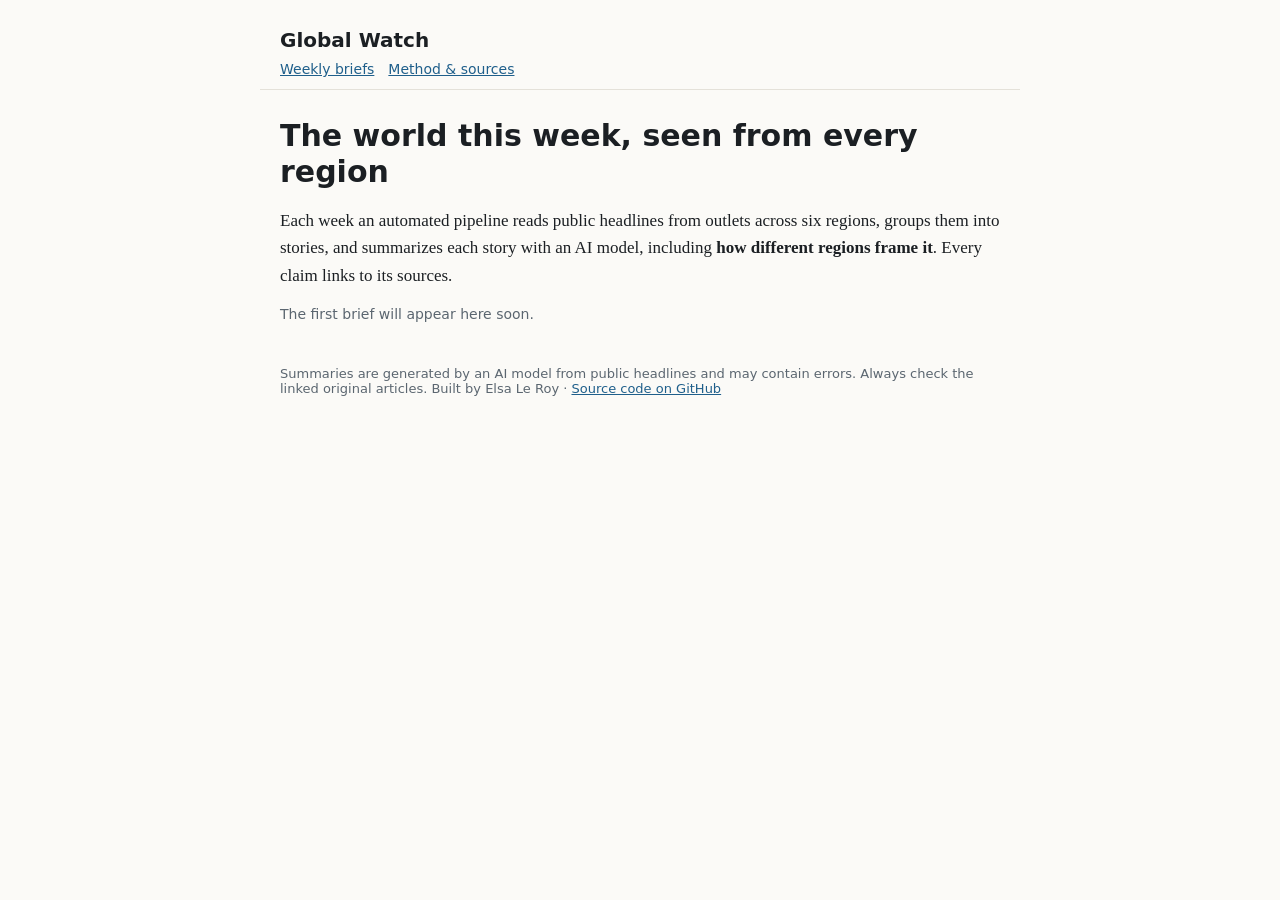
==== docs/index.html @ ee170aa2 "Fix Folder structure" ====
<!doctype html>
<html lang="en">
<head>
  <meta charset="utf-8">
  <meta name="viewport" content="width=device-width, initial-scale=1">
  <title>Global Watch</title>
  <meta name="description" content="A weekly, AI-assisted brief on world affairs that shows how different regions frame the same story.">
  <link rel="stylesheet" href="./style.css">
</head>
<body>
<header>
  <a class="brand" href="./index.html">Global Watch</a>
  <nav><a href="./index.html">Weekly briefs</a><a href="./methodology.html">Method &amp; sources</a></nav>
</header>
<main>

<h1>The world this week, seen from every region</h1>
<p>Each week an automated pipeline reads public headlines from outlets across six regions, groups them into stories,
and summarizes each story with an AI model, including <strong>how different regions frame it</strong>. Every claim links to its sources.</p>

  <p class="meta">The first brief will appear here soon.</p>


</main>
<footer>
  Summaries are generated by an AI model from public headlines and may contain errors. Always check the linked original articles.
  Built by Elsa Le Roy · <a href="https://github.com/lasasllwe/global-watch">Source code on GitHub</a>
</footer>
</body>
</html>
---- docs/style.css ----
:root { --fg:#1b1f23; --muted:#5b6670; --bg:#fbfaf7; --card:#fff; --line:#e4e1d9; --accent:#1f5f8b; }
* { box-sizing: border-box; }
body { margin:0; font:17px/1.6 Georgia, "Times New Roman", serif; color:var(--fg); background:var(--bg); }
header, main, footer { max-width: 760px; margin: 0 auto; padding: 0 20px; }
header { padding-top: 28px; padding-bottom: 12px; border-bottom: 1px solid var(--line); }
header a.brand { font: 700 20px system-ui, sans-serif; color: var(--fg); text-decoration: none; }
nav { font: 14px system-ui, sans-serif; margin-top: 6px; }
nav a { color: var(--accent); margin-right: 14px; }
h1 { font: 700 30px/1.2 system-ui, sans-serif; margin: 28px 0 8px; }
h2 { font: 700 22px/1.3 system-ui, sans-serif; margin: 0 0 6px; }
h3 { font: 600 13px system-ui, sans-serif; text-transform: uppercase; letter-spacing: .05em; color: var(--muted); margin: 18px 0 6px; }
.meta, .small { font: 14px system-ui, sans-serif; color: var(--muted); }
.story { background: var(--card); border: 1px solid var(--line); border-radius: 10px; padding: 20px 22px; margin: 20px 0; }
.tag { display: inline-block; font: 12px system-ui, sans-serif; padding: 2px 8px; margin: 0 4px 4px 0; border-radius: 99px; background: #eef3f7; color: #2b4a61; }
.tag.low { background: #fdf0e6; color: #8a4b12; }
ul { padding-left: 20px; } li { margin: 6px 0; }
a { color: var(--accent); }
table { border-collapse: collapse; width: 100%; font: 14px system-ui, sans-serif; }
th, td { text-align: left; padding: 6px 8px; border-bottom: 1px solid var(--line); vertical-align: top; }
footer { padding: 30px 20px 50px; font: 13px system-ui, sans-serif; color: var(--muted); }
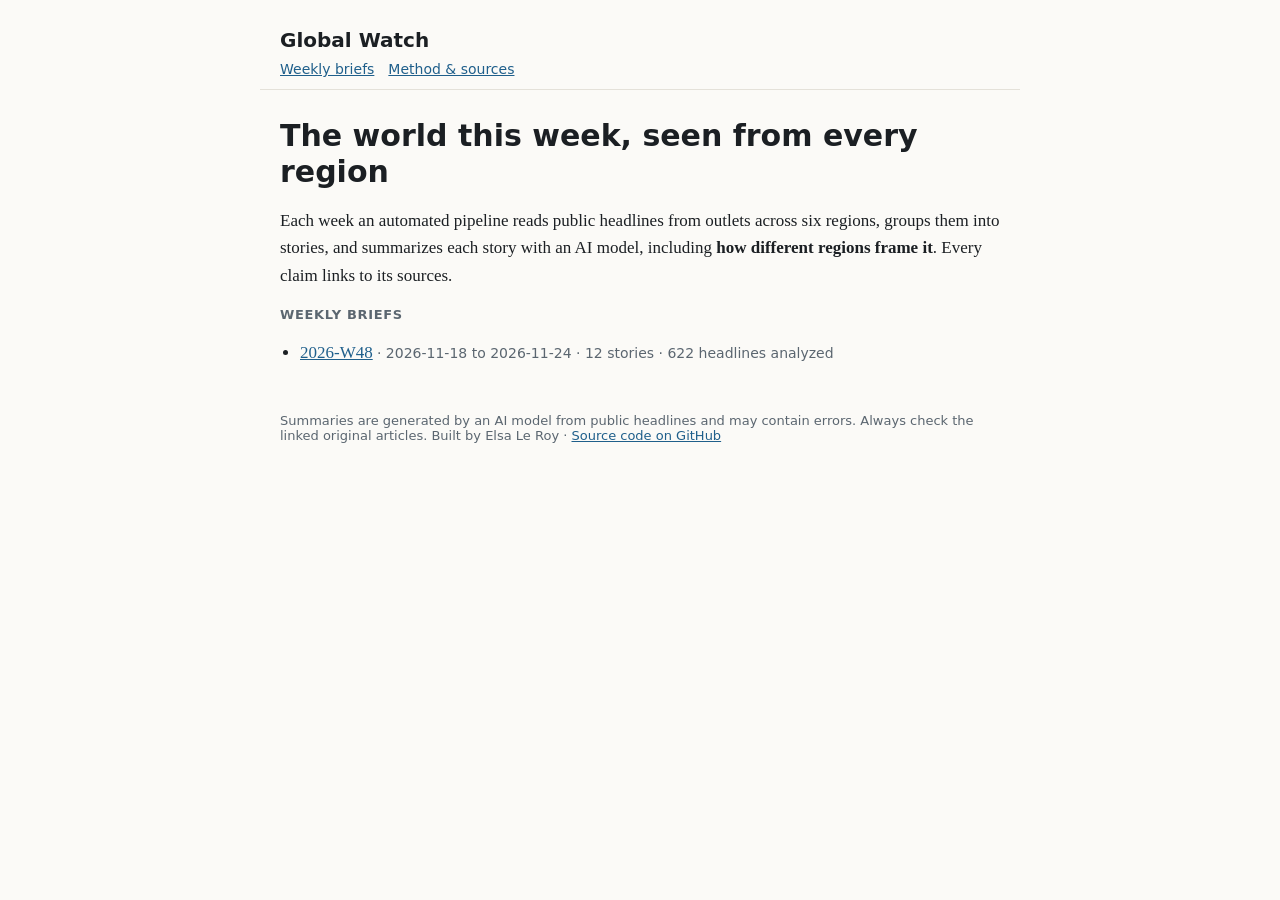
==== commit 8dc5ca41: "brief: weekly brief" ====
--- a/docs/index.html
+++ b/docs/index.html
@@ -18,7 +18,13 @@
 <p>Each week an automated pipeline reads public headlines from outlets across six regions, groups them into stories,
 and summarizes each story with an AI model, including <strong>how different regions frame it</strong>. Every claim links to its sources.</p>
 
-  <p class="meta">The first brief will appear here soon.</p>
+  <h3>Weekly briefs</h3>
+  <ul>
+  
+    <li><a href="./briefs/2026-W48.html">2026-W48</a>
+      <span class="small">· 2026-11-18 to 2026-11-24 · 12 stories · 622 headlines analyzed</span></li>
+  
+  </ul>
 
 
 </main>
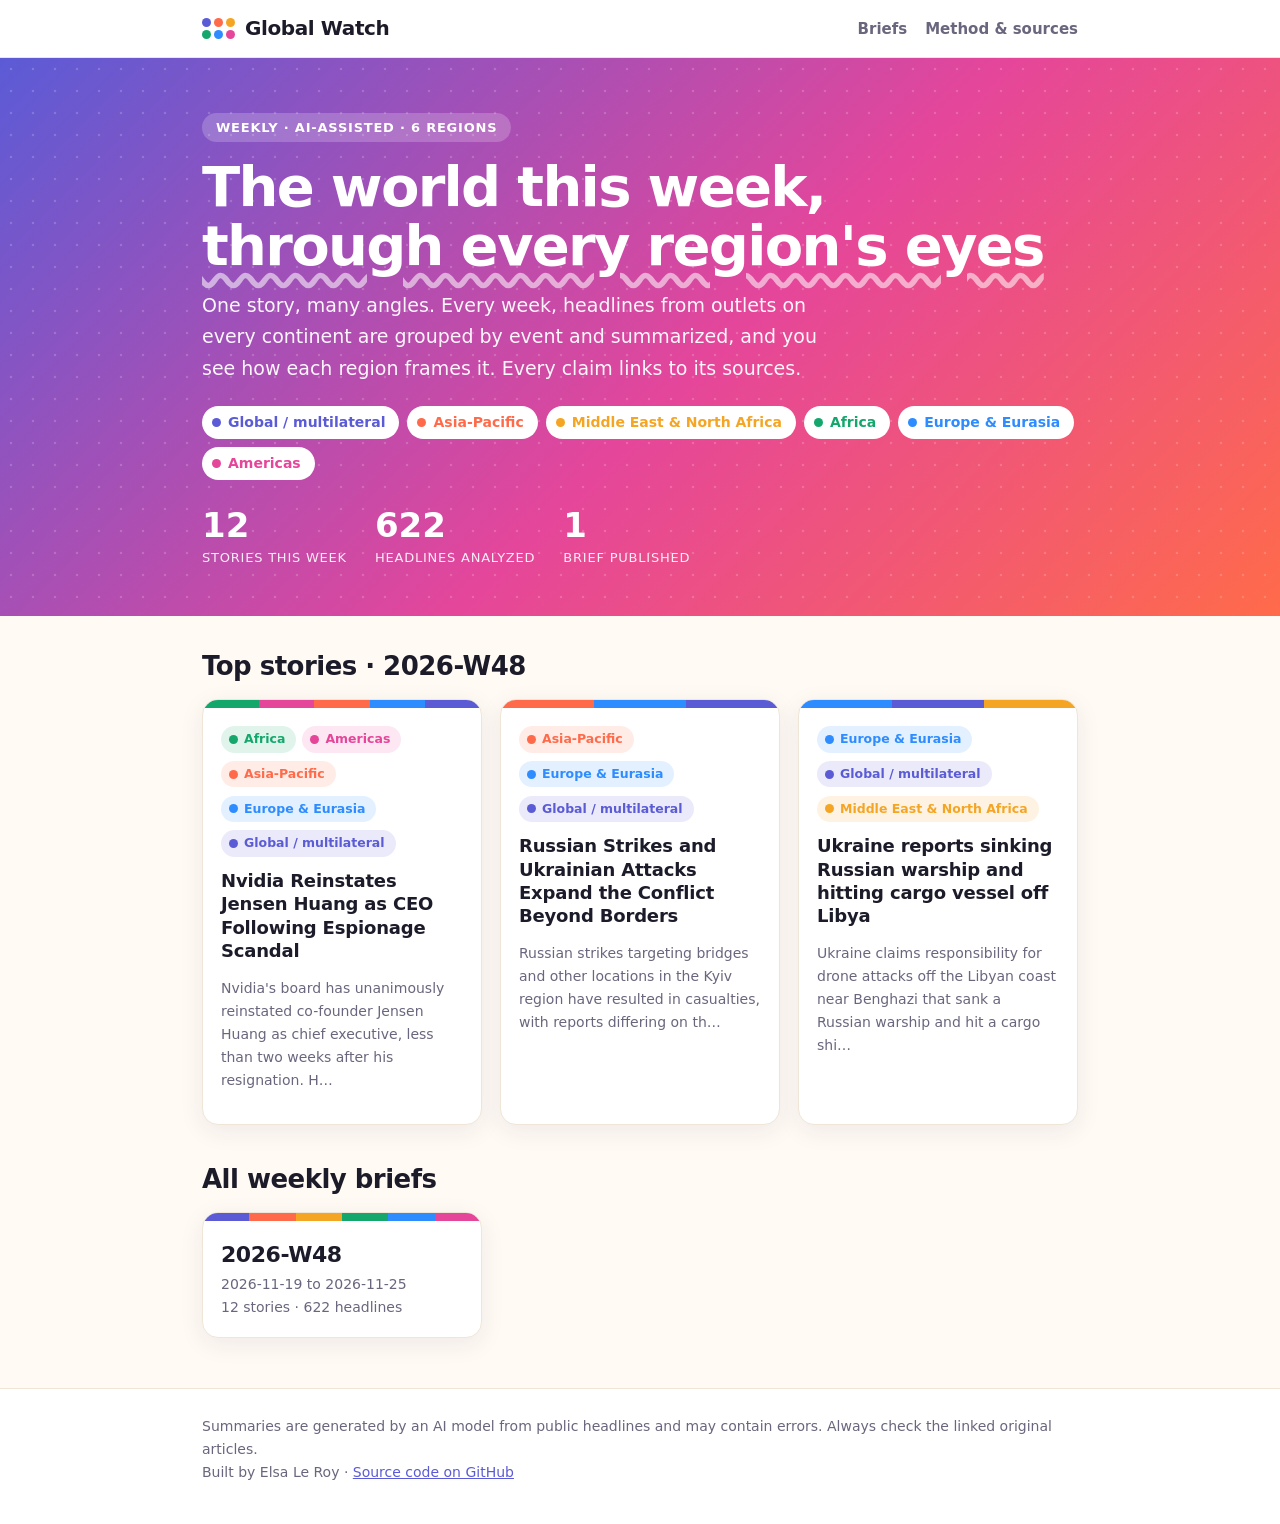
==== commit 0a12e16a: "brief: weekly brief" ====
--- a/docs/index.html
+++ b/docs/index.html
@@ -8,29 +8,78 @@
   <link rel="stylesheet" href="./style.css">
 </head>
 <body>
-<header>
-  <a class="brand" href="./index.html">Global Watch</a>
-  <nav><a href="./index.html">Weekly briefs</a><a href="./methodology.html">Method &amp; sources</a></nav>
-</header>
-<main>
+<div class="topbar"><div class="wrap">
+  <a class="brand" href="./index.html"><span class="dots"><i></i><i></i><i></i><i></i><i></i><i></i></span>Global Watch</a>
+  <nav><a href="./index.html">Briefs</a><a href="./methodology.html">Method &amp; sources</a></nav>
+</div></div>
 
-<h1>The world this week, seen from every region</h1>
-<p>Each week an automated pipeline reads public headlines from outlets across six regions, groups them into stories,
-and summarizes each story with an AI model, including <strong>how different regions frame it</strong>. Every claim links to its sources.</p>
+<section class="hero"><div class="wrap">
+  <p class="eyebrow">Weekly · AI-assisted · 6 regions</p>
+  <h1>The world this week, <span>through every region's eyes</span></h1>
+  <p class="lead">One story, many angles. Every week, headlines from outlets on every continent are grouped by event and summarized, and you see how each region frames it. Every claim links to its sources.</p>
+  <div class="chips"><span class="chip r-global">Global / multilateral</span><span class="chip r-asia_pacific">Asia-Pacific</span><span class="chip r-mena">Middle East &amp; North Africa</span><span class="chip r-africa">Africa</span><span class="chip r-europe_eurasia">Europe &amp; Eurasia</span><span class="chip r-americas">Americas</span></div>
+  
+  <div class="stats">
+    <div class="stat"><b>12</b><span>stories this week</span></div>
+    <div class="stat"><b>622</b><span>headlines analyzed</span></div>
+    <div class="stat"><b>1</b><span>brief published</span></div>
+  </div>
+  
+</div></section>
 
-  <h3>Weekly briefs</h3>
-  <ul>
+<main class="wrap">
+
+
+  <h2 class="section-title">Top stories · 2026-W48</h2>
+  <div class="grid">
   
-    <li><a href="./briefs/2026-W48.html">2026-W48</a>
-      <span class="small">· 2026-11-18 to 2026-11-24 · 12 stories · 622 headlines analyzed</span></li>
+    <a class="teaser" href="./briefs/2026-W48.html#story-1">
+      <div class="stripe"><i class="r-africa"></i><i class="r-americas"></i><i class="r-asia_pacific"></i><i class="r-europe_eurasia"></i><i class="r-global"></i></div>
+      <div class="body">
+        <div><span class="tag r-africa">Africa</span><span class="tag r-americas">Americas</span><span class="tag r-asia_pacific">Asia-Pacific</span><span class="tag r-europe_eurasia">Europe &amp; Eurasia</span><span class="tag r-global">Global / multilateral</span></div>
+        <h3>Nvidia Reinstates Jensen Huang as CEO Following Espionage Scandal</h3>
+        <p class="small">Nvidia&#39;s board has unanimously reinstated co-founder Jensen Huang as chief executive, less than two weeks after his resignation. H…</p>
+      </div>
+    </a>
   
-  </ul>
+    <a class="teaser" href="./briefs/2026-W48.html#story-2">
+      <div class="stripe"><i class="r-asia_pacific"></i><i class="r-europe_eurasia"></i><i class="r-global"></i></div>
+      <div class="body">
+        <div><span class="tag r-asia_pacific">Asia-Pacific</span><span class="tag r-europe_eurasia">Europe &amp; Eurasia</span><span class="tag r-global">Global / multilateral</span></div>
+        <h3>Russian Strikes and Ukrainian Attacks Expand the Conflict Beyond Borders</h3>
+        <p class="small">Russian strikes targeting bridges and other locations in the Kyiv region have resulted in casualties, with reports differing on th…</p>
+      </div>
+    </a>
+  
+    <a class="teaser" href="./briefs/2026-W48.html#story-3">
+      <div class="stripe"><i class="r-europe_eurasia"></i><i class="r-global"></i><i class="r-mena"></i></div>
+      <div class="body">
+        <div><span class="tag r-europe_eurasia">Europe &amp; Eurasia</span><span class="tag r-global">Global / multilateral</span><span class="tag r-mena">Middle East &amp; North Africa</span></div>
+        <h3>Ukraine reports sinking Russian warship and hitting cargo vessel off Libya</h3>
+        <p class="small">Ukraine claims responsibility for drone attacks off the Libyan coast near Benghazi that sank a Russian warship and hit a cargo shi…</p>
+      </div>
+    </a>
+  
+  </div>
+
+  <h2 class="section-title" style="margin-top:38px">All weekly briefs</h2>
+  <div class="grid">
+  
+    <a class="week" href="./briefs/2026-W48.html">
+      <div class="stripe"><i class="r-global"></i><i class="r-asia_pacific"></i><i class="r-mena"></i><i class="r-africa"></i><i class="r-europe_eurasia"></i><i class="r-americas"></i></div>
+      <div class="body">
+        <div class="wk">2026-W48</div>
+        <div class="small">2026-11-19 to 2026-11-25<br>12 stories · 622 headlines</div>
+      </div>
+    </a>
+  
+  </div>
 
 
 </main>
-<footer>
-  Summaries are generated by an AI model from public headlines and may contain errors. Always check the linked original articles.
+<footer><div class="wrap">
+  Summaries are generated by an AI model from public headlines and may contain errors. Always check the linked original articles.<br>
   Built by Elsa Le Roy · <a href="https://github.com/lasasllwe/global-watch">Source code on GitHub</a>
-</footer>
+</div></footer>
 </body>
 </html>
--- a/docs/style.css
+++ b/docs/style.css
@@ -1,20 +1,90 @@
-:root { --fg:#1b1f23; --muted:#5b6670; --bg:#fbfaf7; --card:#fff; --line:#e4e1d9; --accent:#1f5f8b; }
+:root {
+  --bg: #fffaf3; --card: #ffffff; --fg: #1c1b29; --muted: #6a667d; --line: #efe6d8;
+  --accent: #5b5bd6; --shadow: 0 6px 24px rgba(60, 40, 120, .08);
+  --c-global: #5b5bd6; --c-asia_pacific: #ff6b4a; --c-mena: #f5a524;
+  --c-africa: #14a76c; --c-europe_eurasia: #2d8cff; --c-americas: #e5469a;
+  --hero: linear-gradient(135deg, #5b5bd6 0%, #e5469a 55%, #ff6b4a 100%);
+}
+@media (prefers-color-scheme: dark) {
+  :root { --bg: #14121f; --card: #1f1c30; --fg: #f4f1ff; --muted: #a8a3c2; --line: #2e2a45; --accent: #9d9dff; --shadow: none; }
+}
 * { box-sizing: border-box; }
-body { margin:0; font:17px/1.6 Georgia, "Times New Roman", serif; color:var(--fg); background:var(--bg); }
-header, main, footer { max-width: 760px; margin: 0 auto; padding: 0 20px; }
-header { padding-top: 28px; padding-bottom: 12px; border-bottom: 1px solid var(--line); }
-header a.brand { font: 700 20px system-ui, sans-serif; color: var(--fg); text-decoration: none; }
-nav { font: 14px system-ui, sans-serif; margin-top: 6px; }
-nav a { color: var(--accent); margin-right: 14px; }
-h1 { font: 700 30px/1.2 system-ui, sans-serif; margin: 28px 0 8px; }
-h2 { font: 700 22px/1.3 system-ui, sans-serif; margin: 0 0 6px; }
-h3 { font: 600 13px system-ui, sans-serif; text-transform: uppercase; letter-spacing: .05em; color: var(--muted); margin: 18px 0 6px; }
-.meta, .small { font: 14px system-ui, sans-serif; color: var(--muted); }
-.story { background: var(--card); border: 1px solid var(--line); border-radius: 10px; padding: 20px 22px; margin: 20px 0; }
-.tag { display: inline-block; font: 12px system-ui, sans-serif; padding: 2px 8px; margin: 0 4px 4px 0; border-radius: 99px; background: #eef3f7; color: #2b4a61; }
-.tag.low { background: #fdf0e6; color: #8a4b12; }
-ul { padding-left: 20px; } li { margin: 6px 0; }
+html { scroll-behavior: smooth; }
+body { margin: 0; background: var(--bg); color: var(--fg); font: 17px/1.65 "Avenir Next", "Segoe UI", Inter, system-ui, -apple-system, sans-serif; }
 a { color: var(--accent); }
-table { border-collapse: collapse; width: 100%; font: 14px system-ui, sans-serif; }
-th, td { text-align: left; padding: 6px 8px; border-bottom: 1px solid var(--line); vertical-align: top; }
-footer { padding: 30px 20px 50px; font: 13px system-ui, sans-serif; color: var(--muted); }
+.wrap { max-width: 920px; margin: 0 auto; padding: 0 22px; }
+
+/* header */
+.topbar { background: var(--card); border-bottom: 1px solid var(--line); position: sticky; top: 0; z-index: 5; }
+.topbar .wrap { display: flex; align-items: center; justify-content: space-between; padding-top: 12px; padding-bottom: 12px; }
+.brand { white-space: nowrap; display: flex; align-items: center; gap: 10px; font-weight: 800; font-size: 20px; letter-spacing: -.02em; color: var(--fg); text-decoration: none; }
+.dots { display: inline-grid; grid-template-columns: repeat(3, 9px); gap: 3px; }
+.dots i { width: 9px; height: 9px; border-radius: 50%; }
+.dots i:nth-child(1) { background: var(--c-global); } .dots i:nth-child(2) { background: var(--c-asia_pacific); } .dots i:nth-child(3) { background: var(--c-mena); }
+.dots i:nth-child(4) { background: var(--c-africa); } .dots i:nth-child(5) { background: var(--c-europe_eurasia); } .dots i:nth-child(6) { background: var(--c-americas); }
+nav a { white-space: nowrap; margin-left: 18px; font-weight: 600; font-size: 15px; text-decoration: none; color: var(--muted); }
+nav a:hover { color: var(--accent); }
+
+/* hero */
+.hero { background: var(--hero); color: #fff; position: relative; overflow: hidden; }
+.hero::before { content: ""; position: absolute; inset: 0; opacity: .18; background-image: radial-gradient(#fff 1.4px, transparent 1.6px); background-size: 22px 22px; }
+.hero .wrap { position: relative; padding-top: 54px; padding-bottom: 46px; }
+.hero.compact .wrap { padding-top: 34px; padding-bottom: 30px; }
+.eyebrow { display: inline-block; background: rgba(255,255,255,.2); border-radius: 99px; padding: 4px 14px; font-size: 13px; font-weight: 700; letter-spacing: .06em; text-transform: uppercase; margin: 0 0 16px; }
+.hero h1 { font-size: clamp(34px, 6vw, 56px); line-height: 1.05; font-weight: 800; letter-spacing: -.03em; margin: 0 0 14px; }
+.hero h1 span { text-decoration: underline wavy rgba(255,255,255,.55); text-underline-offset: 8px; }
+.hero.compact h1 { font-size: clamp(28px, 5vw, 40px); }
+.lead { font-size: 19px; max-width: 640px; margin: 0 0 22px; opacity: .95; }
+.chips { display: flex; flex-wrap: wrap; gap: 8px; }
+.chip { background: #fff; color: var(--c); border-radius: 99px; padding: 5px 14px 5px 10px; font-size: 14px; font-weight: 700; display: inline-flex; align-items: center; gap: 7px; }
+.chip::before, .tag::before { content: ""; width: 9px; height: 9px; border-radius: 50%; background: var(--c); }
+.stats { display: flex; flex-wrap: wrap; gap: 28px; margin-top: 28px; }
+.stat b { display: block; font-size: 34px; font-weight: 800; line-height: 1; }
+.stat span { font-size: 13px; text-transform: uppercase; letter-spacing: .06em; opacity: .9; }
+.meta { font-size: 15px; opacity: .92; margin: 0; }
+
+/* region colors */
+.r-global { --c: var(--c-global); } .r-asia_pacific { --c: var(--c-asia_pacific); } .r-mena { --c: var(--c-mena); }
+.r-africa { --c: var(--c-africa); } .r-europe_eurasia { --c: var(--c-europe_eurasia); } .r-americas { --c: var(--c-americas); }
+
+main.wrap { padding-top: 34px; padding-bottom: 20px; }
+h2 { font-size: 24px; line-height: 1.25; font-weight: 800; letter-spacing: -.02em; margin: 0 0 10px; }
+h3 { font-size: 12px; font-weight: 800; text-transform: uppercase; letter-spacing: .09em; color: var(--muted); margin: 22px 0 8px; }
+.section-title { font-size: 26px; font-weight: 800; letter-spacing: -.02em; margin: 0 0 16px; }
+.small { font-size: 14px; color: var(--muted); }
+
+/* cards */
+.grid { display: grid; gap: 18px; grid-template-columns: repeat(auto-fill, minmax(260px, 1fr)); }
+.teaser, .week { display: block; background: var(--card); border-radius: 16px; box-shadow: var(--shadow); border: 1px solid var(--line); overflow: hidden; text-decoration: none; color: var(--fg); transition: transform .15s ease, box-shadow .15s ease; }
+.teaser:hover, .week:hover { transform: translateY(-3px); box-shadow: 0 12px 30px rgba(60, 40, 120, .16); }
+.teaser .body, .week .body { padding: 16px 18px 18px; }
+.teaser h3 { font-size: 18px; letter-spacing: -.01em; text-transform: none; color: var(--fg); margin: 6px 0 6px; line-height: 1.3; }
+.week .wk { font-size: 22px; font-weight: 800; letter-spacing: -.02em; }
+.stripe { display: flex; height: 8px; }
+.stripe i { flex: 1; background: var(--c); }
+
+.story { background: var(--card); border: 1px solid var(--line); border-radius: 18px; box-shadow: var(--shadow); margin: 26px 0; overflow: hidden; }
+.story .stripe { height: 10px; }
+.story .inner { padding: 22px 26px 24px; }
+.tag { display: inline-flex; align-items: center; gap: 6px; font-size: 12.5px; font-weight: 700; padding: 3px 11px 3px 8px; margin: 0 6px 6px 0; border-radius: 99px; color: var(--c); background: color-mix(in srgb, var(--c) 13%, transparent); }
+.tag.low { --c: #d9730d; }
+.tag.low::before { content: "!"; width: auto; height: auto; background: none; font-weight: 800; }
+.summary { font-size: 18px; }
+
+ul { padding-left: 20px; } li { margin: 8px 0; }
+.frames { list-style: none; padding: 0; display: grid; gap: 10px; }
+.frame { border-left: 5px solid var(--c); background: color-mix(in srgb, var(--c) 9%, transparent); border-radius: 0 12px 12px 0; padding: 10px 14px; margin: 0; }
+.frame strong { color: var(--c); }
+.src a { font-weight: 600; }
+.allsrc a { white-space: normal; }
+
+table { border-collapse: collapse; width: 100%; font-size: 15px; background: var(--card); border-radius: 12px; overflow: hidden; }
+th { text-align: left; background: color-mix(in srgb, var(--accent) 10%, transparent); font-size: 12px; text-transform: uppercase; letter-spacing: .07em; }
+th, td { padding: 9px 12px; border-bottom: 1px solid var(--line); vertical-align: top; }
+.steps { counter-reset: s; list-style: none; padding: 0; display: grid; gap: 12px; }
+.steps li { counter-increment: s; background: var(--card); border: 1px solid var(--line); border-radius: 14px; padding: 14px 16px 14px 56px; position: relative; margin: 0; }
+.steps li::before { content: counter(s); position: absolute; left: 14px; top: 12px; width: 30px; height: 30px; border-radius: 50%; background: var(--hero); color: #fff; font-weight: 800; display: grid; place-items: center; }
+
+footer { margin-top: 30px; background: var(--card); border-top: 1px solid var(--line); }
+footer .wrap { padding-top: 26px; padding-bottom: 40px; font-size: 14px; color: var(--muted); }
+@media (max-width: 560px) { .story .inner { padding: 18px; } nav a { margin-left: 10px; font-size: 13px; } .brand { font-size: 17px; } .hero .wrap { padding-top: 38px; } }
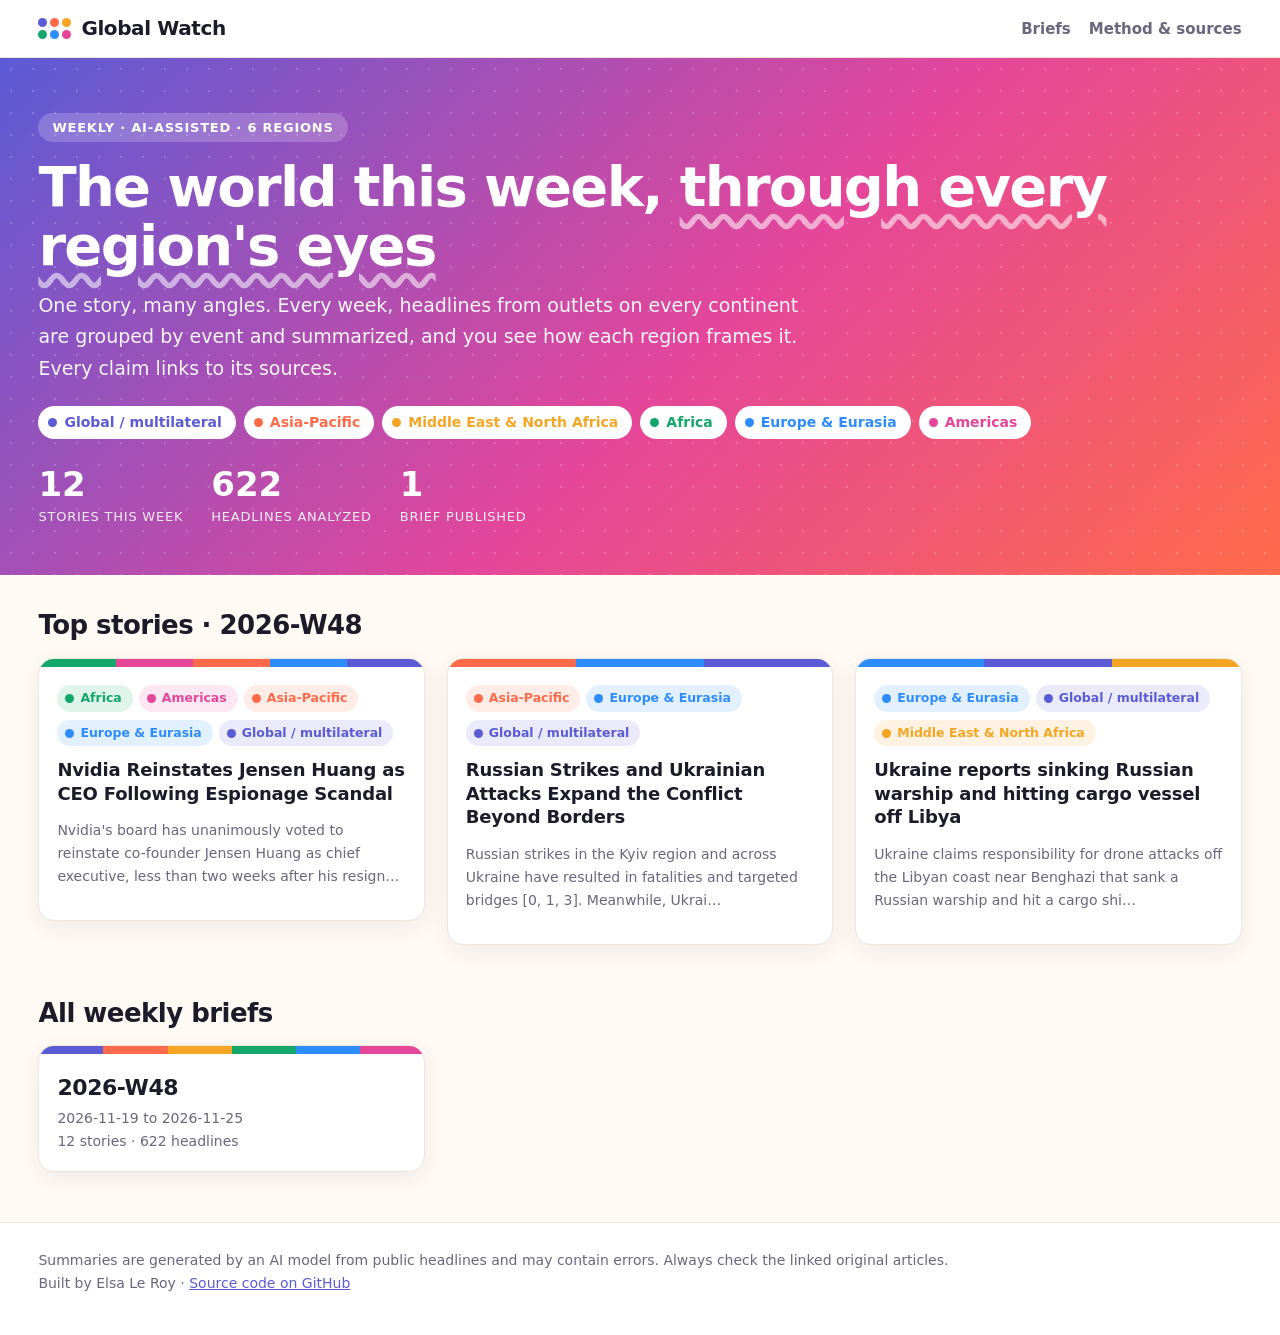
==== commit 5a62001d: "brief: weekly brief" ====
--- a/docs/index.html
+++ b/docs/index.html
@@ -38,7 +38,7 @@
       <div class="body">
         <div><span class="tag r-africa">Africa</span><span class="tag r-americas">Americas</span><span class="tag r-asia_pacific">Asia-Pacific</span><span class="tag r-europe_eurasia">Europe &amp; Eurasia</span><span class="tag r-global">Global / multilateral</span></div>
         <h3>Nvidia Reinstates Jensen Huang as CEO Following Espionage Scandal</h3>
-        <p class="small">Nvidia&#39;s board has unanimously reinstated co-founder Jensen Huang as chief executive, less than two weeks after his resignation. H…</p>
+        <p class="small">Nvidia&#39;s board has unanimously voted to reinstate co-founder Jensen Huang as chief executive, less than two weeks after his resign…</p>
       </div>
     </a>
   
@@ -47,7 +47,7 @@
       <div class="body">
         <div><span class="tag r-asia_pacific">Asia-Pacific</span><span class="tag r-europe_eurasia">Europe &amp; Eurasia</span><span class="tag r-global">Global / multilateral</span></div>
         <h3>Russian Strikes and Ukrainian Attacks Expand the Conflict Beyond Borders</h3>
-        <p class="small">Russian strikes targeting bridges and other locations in the Kyiv region have resulted in casualties, with reports differing on th…</p>
+        <p class="small">Russian strikes in the Kyiv region and across Ukraine have resulted in fatalities and targeted bridges [0, 1, 3]. Meanwhile, Ukrai…</p>
       </div>
     </a>
   
--- a/docs/style.css
+++ b/docs/style.css
@@ -8,11 +8,13 @@
 @media (prefers-color-scheme: dark) {
   :root { --bg: #14121f; --card: #1f1c30; --fg: #f4f1ff; --muted: #a8a3c2; --line: #2e2a45; --accent: #9d9dff; --shadow: none; }
 }
-* { box-sizing: border-box; }
+*, *::before, *::after { box-sizing: border-box; }
 html { scroll-behavior: smooth; }
 body { margin: 0; background: var(--bg); color: var(--fg); font: 17px/1.65 "Avenir Next", "Segoe UI", Inter, system-ui, -apple-system, sans-serif; }
 a { color: var(--accent); }
-.wrap { max-width: 920px; margin: 0 auto; padding: 0 22px; }
+
+/* Largeur adaptative sur toutes tailles d'écran */
+.wrap { width: 100%; max-width: 1600px; margin: 0 auto; padding: 0 clamp(16px, 3vw, 48px); }
 
 /* header */
 .topbar { background: var(--card); border-bottom: 1px solid var(--line); position: sticky; top: 0; z-index: 5; }
@@ -34,7 +36,7 @@
 .hero h1 { font-size: clamp(34px, 6vw, 56px); line-height: 1.05; font-weight: 800; letter-spacing: -.03em; margin: 0 0 14px; }
 .hero h1 span { text-decoration: underline wavy rgba(255,255,255,.55); text-underline-offset: 8px; }
 .hero.compact h1 { font-size: clamp(28px, 5vw, 40px); }
-.lead { font-size: 19px; max-width: 640px; margin: 0 0 22px; opacity: .95; }
+.lead { font-size: 19px; max-width: 780px; margin: 0 0 22px; opacity: .95; }
 .chips { display: flex; flex-wrap: wrap; gap: 8px; }
 .chip { background: #fff; color: var(--c); border-radius: 99px; padding: 5px 14px 5px 10px; font-size: 14px; font-weight: 700; display: inline-flex; align-items: center; gap: 7px; }
 .chip::before, .tag::before { content: ""; width: 9px; height: 9px; border-radius: 50%; background: var(--c); }
@@ -53,8 +55,22 @@
 .section-title { font-size: 26px; font-weight: 800; letter-spacing: -.02em; margin: 0 0 16px; }
 .small { font-size: 14px; color: var(--muted); }
 
-/* cards */
-.grid { display: grid; gap: 18px; grid-template-columns: repeat(auto-fill, minmax(260px, 1fr)); }
+/* Mosaïque sans trous (masonry pur CSS) */
+.grid {
+  column-width: 280px;
+  column-gap: 18px;
+}
+.grid > * {
+  break-inside: avoid;
+  page-break-inside: avoid;
+  margin-bottom: 18px;
+  width: 100%;
+}
+@media (min-width: 1280px) {
+  .grid { column-width: 320px; column-gap: 22px; }
+  .grid > * { margin-bottom: 22px; }
+}
+
 .teaser, .week { display: block; background: var(--card); border-radius: 16px; box-shadow: var(--shadow); border: 1px solid var(--line); overflow: hidden; text-decoration: none; color: var(--fg); transition: transform .15s ease, box-shadow .15s ease; }
 .teaser:hover, .week:hover { transform: translateY(-3px); box-shadow: 0 12px 30px rgba(60, 40, 120, .16); }
 .teaser .body, .week .body { padding: 16px 18px 18px; }
